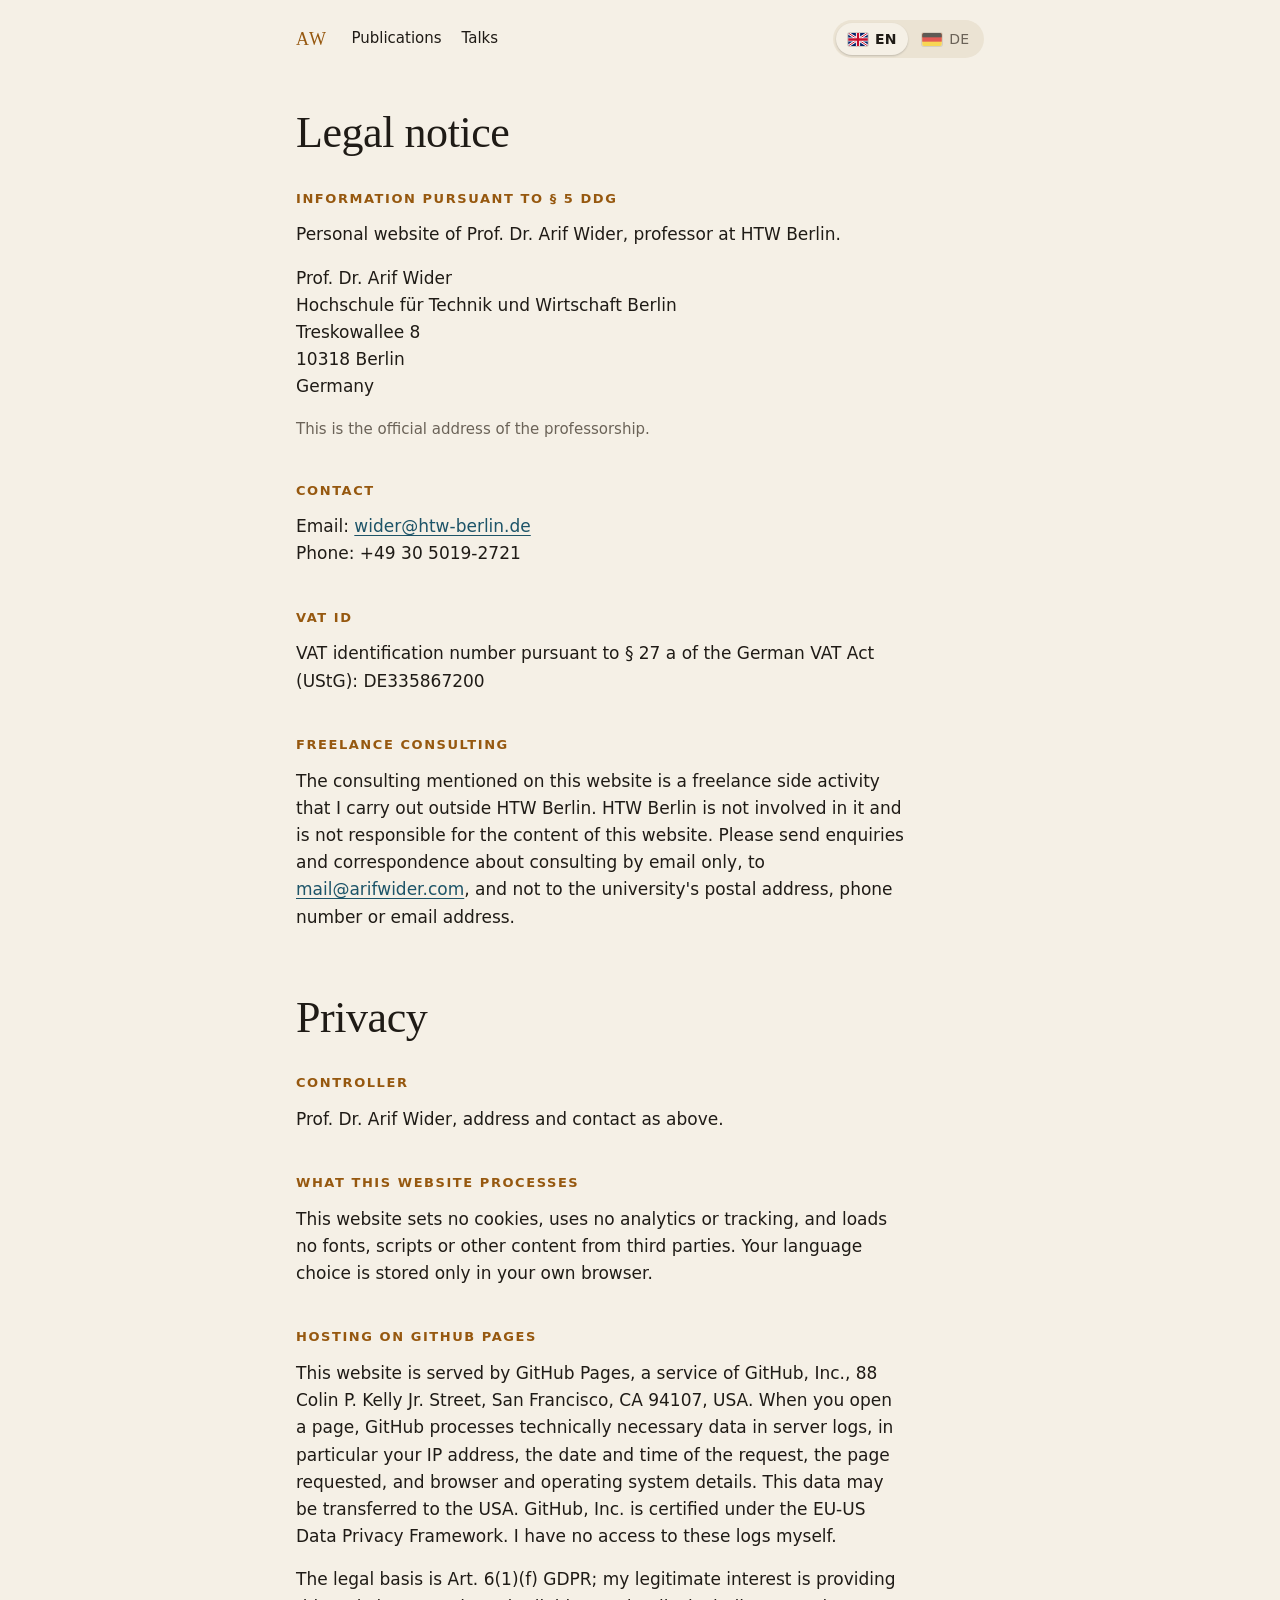
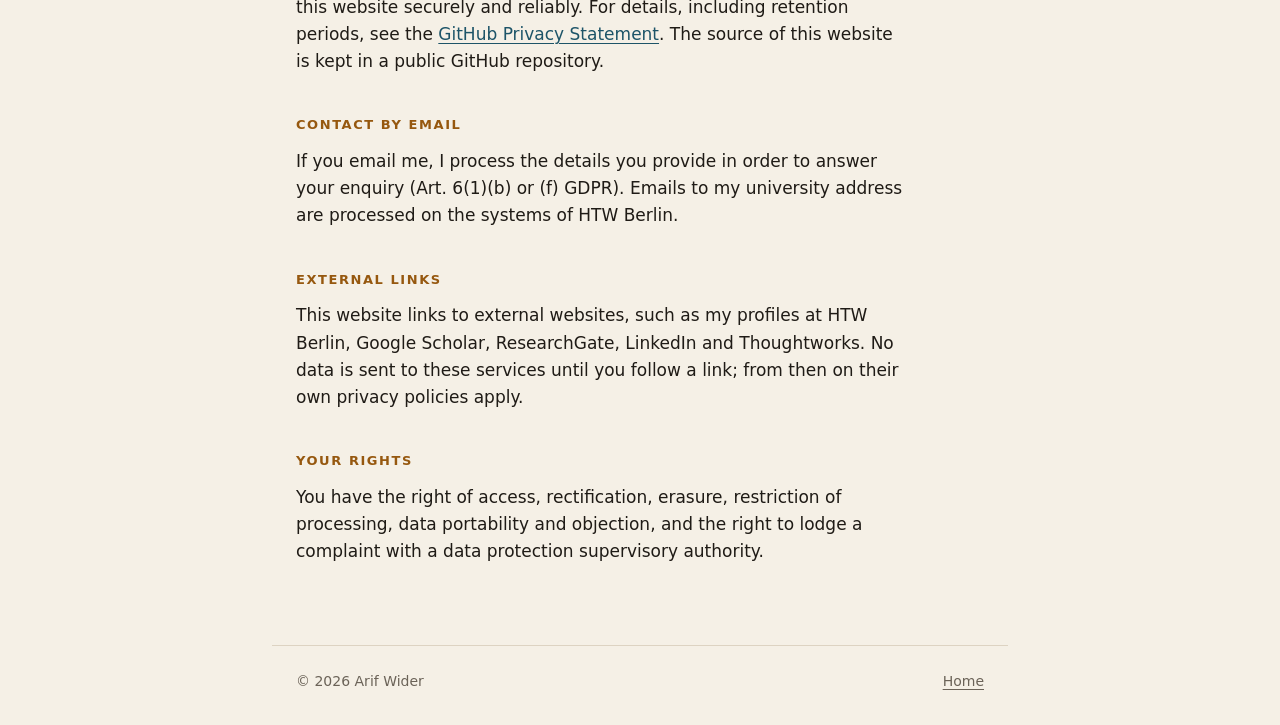
==== impressum.html @ ecc20003 "Add bilingual business card site Static site for GitHub Pages: main page with academic and consultin" ====
<!doctype html>
<html lang="en"
      data-title-en="Legal notice &amp; privacy · Arif Wider"
      data-title-de="Impressum &amp; Datenschutz · Arif Wider">
<head>
  <meta charset="utf-8">
  <meta name="viewport" content="width=device-width, initial-scale=1">
  <title>Impressum &amp; Datenschutz · Arif Wider</title>
  <meta name="robots" content="noindex">
  <meta name="color-scheme" content="light dark">
  <link rel="stylesheet" href="styles.css">
  <script src="lang.js"></script>
</head>
<body>
  <span id="en" class="lang-anchor"></span><span id="de" class="lang-anchor"></span>
  <header class="topbar">
    <a class="monogram" data-l="en" href="index.html" aria-label="Arif Wider">AW</a><a class="monogram" data-l="de" href="index.html#de" aria-label="Arif Wider">AW</a>
    <nav class="nav">
      <a data-l="en" href="publications.html">Publications</a><a data-l="de" href="publications.html#de">Publikationen</a>
      <a data-l="en" href="talks.html">Talks</a><a data-l="de" href="talks.html#de">Vorträge</a>
    </nav>
    <div class="lang-switch" role="group" aria-label="Language / Sprache">
      <a href="#en" data-set-lang="en" title="English">
        <svg class="flag" viewBox="0 0 60 40" aria-hidden="true">
          <rect width="60" height="40" fill="#012169"/>
          <path d="M0 0L60 40M60 0L0 40" stroke="#fff" stroke-width="8"/>
          <path d="M0 0L60 40M60 0L0 40" stroke="#c8102e" stroke-width="3"/>
          <path d="M30 0v40M0 20h60" stroke="#fff" stroke-width="13"/>
          <path d="M30 0v40M0 20h60" stroke="#c8102e" stroke-width="7"/>
        </svg>
        EN
      </a>
      <a href="#de" data-set-lang="de" title="Deutsch">
        <svg class="flag" viewBox="0 0 60 40" aria-hidden="true">
          <rect width="60" height="40" fill="#ffce00"/>
          <rect width="60" height="26.67" fill="#dd0000"/>
          <rect width="60" height="13.33" fill="#000"/>
        </svg>
        DE
      </a>
    </div>
  </header>

  <main class="legal">
    <section>
      <h1>
        <span data-l="en">Legal notice</span>
        <span data-l="de">Impressum</span>
      </h1>

      <h2>
        <span data-l="en">Information pursuant to § 5 DDG</span>
        <span data-l="de">Angaben gemäß § 5 DDG</span>
      </h2>
      <p data-l="en">Personal website of Prof. Dr. Arif Wider, professor at HTW Berlin.</p>
      <p data-l="de">Persönliche Website von Prof. Dr. Arif Wider, Professor an der HTW Berlin.</p>
      <address>
        Prof. Dr. Arif Wider<br>
        Hochschule für Technik und Wirtschaft Berlin<br>
        Treskowallee 8<br>
        10318 Berlin<span data-l="en"><br>Germany</span>
      </address>
      <p class="note" data-l="en">This is the official address of the professorship.</p>
      <p class="note" data-l="de">Die Anschrift ist die Dienstanschrift der Professur.</p>

      <h2>
        <span data-l="en">Contact</span>
        <span data-l="de">Kontakt</span>
      </h2>
      <p>
        <span data-l="en">Email:</span><span data-l="de">E-Mail:</span>
        <a href="mailto:wider@htw-berlin.de">wider@htw-berlin.de</a><br>
        <span data-l="en">Phone:</span><span data-l="de">Telefon:</span>
        +49 30 5019-2721
      </p>

      <h2>
        <span data-l="en">VAT ID</span>
        <span data-l="de">Umsatzsteuer-ID</span>
      </h2>
      <p data-l="en">VAT identification number pursuant to § 27 a of the German VAT Act (UStG): DE335867200</p>
      <p data-l="de">Umsatzsteuer-Identifikationsnummer gemäß § 27 a UStG: DE335867200</p>

      <h2>
        <span data-l="en">Freelance consulting</span>
        <span data-l="de">Freiberufliche Beratung</span>
      </h2>
      <p data-l="en">
        The consulting mentioned on this website is a freelance side activity that I carry out
        outside HTW Berlin. HTW Berlin is not involved in it and is not responsible for the content
        of this website. Please send enquiries and correspondence about consulting by email only,
        to <a href="mailto:mail@arifwider.com">mail@arifwider.com</a>, and not to the university's
        postal address, phone number or email address.
      </p>
      <p data-l="de">
        Die auf dieser Website erwähnte Beratung übe ich als Nebentätigkeit freiberuflich und
        außerhalb der HTW Berlin aus. Die HTW Berlin ist daran nicht beteiligt und für die
        Inhalte dieser Website nicht verantwortlich. Anfragen und Schriftverkehr zur Beratung
        bitte ausschließlich per E-Mail an <a href="mailto:mail@arifwider.com">mail@arifwider.com</a>,
        nicht an die Postanschrift, Telefonnummer oder E-Mail-Adresse der Hochschule.
      </p>
    </section>

    <section>
      <h1>
        <span data-l="en">Privacy</span>
        <span data-l="de">Datenschutz</span>
      </h1>

      <h2>
        <span data-l="en">Controller</span>
        <span data-l="de">Verantwortlicher</span>
      </h2>
      <p data-l="en">Prof. Dr. Arif Wider, address and contact as above.</p>
      <p data-l="de">Prof. Dr. Arif Wider, Anschrift und Kontakt wie oben.</p>

      <h2>
        <span data-l="en">What this website processes</span>
        <span data-l="de">Was diese Website verarbeitet</span>
      </h2>
      <p data-l="en">
        This website sets no cookies, uses no analytics or tracking, and loads no fonts, scripts
        or other content from third parties. Your language choice is stored only in your own browser.
      </p>
      <p data-l="de">
        Diese Website setzt keine Cookies, nutzt keine Analyse- oder Tracking-Dienste und lädt
        keine Schriften, Skripte oder anderen Inhalte von Drittanbietern. Die Sprachauswahl wird
        ausschließlich lokal in Ihrem Browser gespeichert.
      </p>

      <h2>
        <span data-l="en">Hosting on GitHub Pages</span>
        <span data-l="de">Hosting über GitHub Pages</span>
      </h2>
      <p data-l="en">
        This website is served by GitHub Pages, a service of GitHub, Inc., 88 Colin P. Kelly Jr. Street,
        San Francisco, CA 94107, USA. When you open a page, GitHub processes technically necessary
        data in server logs, in particular your IP address, the date and time of the request, the
        page requested, and browser and operating system details. This data may be transferred to
        the USA. GitHub, Inc. is certified under the EU-US Data Privacy Framework. I have no access
        to these logs myself.
      </p>
      <p data-l="en">
        The legal basis is Art. 6(1)(f) GDPR; my legitimate interest is providing this website
        securely and reliably. For details, including retention periods, see the
        <a href="https://docs.github.com/en/site-policy/privacy-policies/github-general-privacy-statement">GitHub Privacy Statement</a>.
        The source of this website is kept in a public GitHub repository.
      </p>
      <p data-l="de">
        Diese Website wird über GitHub Pages bereitgestellt, einen Dienst der GitHub, Inc.,
        88 Colin P. Kelly Jr. Street, San Francisco, CA 94107, USA. Beim Aufruf einer Seite
        verarbeitet GitHub technisch notwendige Daten in Server-Logs, insbesondere Ihre IP-Adresse,
        Datum und Uhrzeit des Abrufs, die abgerufene Seite sowie Angaben zu Browser und
        Betriebssystem. Dabei können Daten in die USA übermittelt werden. Die GitHub, Inc. ist nach
        dem EU-US Data Privacy Framework zertifiziert. Ich selbst habe keinen Zugriff auf diese Logdaten.
      </p>
      <p data-l="de">
        Rechtsgrundlage ist Art. 6 Abs. 1 lit. f DSGVO; mein berechtigtes Interesse liegt in der
        sicheren und zuverlässigen Bereitstellung dieser Website. Einzelheiten, auch zur
        Speicherdauer, finden Sie in der
        <a href="https://docs.github.com/en/site-policy/privacy-policies/github-general-privacy-statement">Datenschutzerklärung von GitHub</a>.
        Der Quelltext dieser Website liegt in einem öffentlichen GitHub-Repository.
      </p>

      <h2>
        <span data-l="en">Contact by email</span>
        <span data-l="de">Kontaktaufnahme per E-Mail</span>
      </h2>
      <p data-l="en">
        If you email me, I process the details you provide in order to answer your enquiry
        (Art. 6(1)(b) or (f) GDPR). Emails to my university address are processed on the
        systems of HTW Berlin.
      </p>
      <p data-l="de">
        Wenn Sie mir eine E-Mail schreiben, verarbeite ich Ihre Angaben, um Ihre Anfrage
        zu beantworten (Art. 6 Abs. 1 lit. b bzw. lit. f DSGVO). E-Mails an meine
        Hochschuladresse werden auf den Systemen der HTW Berlin verarbeitet.
      </p>

      <h2>
        <span data-l="en">External links</span>
        <span data-l="de">Externe Links</span>
      </h2>
      <p data-l="en">
        This website links to external websites, such as my profiles at HTW Berlin, Google Scholar,
        ResearchGate, LinkedIn and Thoughtworks.
        No data is sent to these services until you follow a link; from then on their own privacy
        policies apply.
      </p>
      <p data-l="de">
        Diese Website verlinkt auf externe Websites, etwa auf meine Profile bei der HTW Berlin,
        Google Scholar, ResearchGate, LinkedIn und Thoughtworks. Daten werden erst an diese Dienste übertragen, wenn Sie einem Link folgen;
        ab dann gelten deren eigene Datenschutzerklärungen.
      </p>

      <h2>
        <span data-l="en">Your rights</span>
        <span data-l="de">Ihre Rechte</span>
      </h2>
      <p data-l="en">
        You have the right of access, rectification, erasure, restriction of processing, data
        portability and objection, and the right to lodge a complaint with a data protection
        supervisory authority.
      </p>
      <p data-l="de">
        Sie haben das Recht auf Auskunft, Berichtigung, Löschung, Einschränkung der Verarbeitung,
        Datenübertragbarkeit und Widerspruch sowie das Recht, sich bei einer
        Datenschutz-Aufsichtsbehörde zu beschweren.
      </p>
    </section>
  </main>

  <footer>
    <span>© <span id="year">2026</span> Arif Wider</span>
    <a data-l="en" href="index.html">Home</a><a data-l="de" href="index.html#de">Startseite</a>
  </footer>
</body>
</html>
---- styles.css ----
/* No external fonts or assets: nothing is loaded from third parties. */

/* Colours are taken from the portrait: warm ochre walls, teal-blue shirt, pale stone steps. */
:root {
  --bg: #f5f0e6;
  --text: #1f1b16;
  --muted: #6b6358;
  --line: #ddd3c2;
  --accent: #1d5468;
  --warm: #96580f;
  --pill: #ebe3d3;
  --todo-bg: #ffe19a;
  --todo-text: #4a3a00;

  --serif: "Iowan Old Style", "Palatino Linotype", Palatino, Georgia, serif;
  --sans: system-ui, -apple-system, "Segoe UI", Roboto, "Helvetica Neue", Arial, sans-serif;
}

@media (prefers-color-scheme: dark) {
  :root {
    --bg: #16130f;
    --text: #efe9dd;
    --muted: #a69d8f;
    --line: #332d25;
    --accent: #86bfd0;
    --warm: #dba554;
    --pill: #26211a;
    --todo-bg: #5a4a10;
    --todo-text: #ffe9a8;
  }
}

*,
*::before,
*::after {
  box-sizing: border-box;
}

html {
  -webkit-text-size-adjust: 100%;
}

/* Language switch: show only the blocks matching <html lang>. */
html[lang="en"] [data-l="de"],
html[lang="de"] [data-l="en"] {
  display: none;
}

/* No-JavaScript fallback. lang.js adds the class "js" to <html>; without it the
   switch links (#en / #de) select the language through :target instead, and the
   German variants of the internal links (page.html#de) carry it to the next page. */
.lang-anchor {
  position: fixed;
  top: 0;
  left: 0;
}

html:not(.js):has(#de:target) [data-l="en"] {
  display: none;
}

html:not(.js):has(#de:target) [data-l="de"] {
  display: revert;
}

body {
  margin: 0;
  min-height: 100vh;
  display: flex;
  flex-direction: column;
  background: var(--bg);
  color: var(--text);
  font-family: var(--sans);
  font-size: 1.0625rem;
  line-height: 1.6;
}

.topbar,
main,
footer {
  width: 100%;
  max-width: 46rem;
  margin: 0 auto;
  padding-left: 1.5rem;
  padding-right: 1.5rem;
}

/* ---------- Top bar ---------- */

.topbar {
  display: flex;
  justify-content: space-between;
  align-items: center;
  gap: 1rem;
  padding-top: 1.25rem;
  padding-bottom: 1.25rem;
}

.monogram {
  font-family: var(--serif);
  font-size: 1.125rem;
  letter-spacing: 0.08em;
  color: var(--warm);
  text-decoration: none;
}

.nav {
  display: flex;
  gap: 1.25rem;
  margin-right: auto;
  margin-left: 0.5rem;
  font-size: 0.9375rem;
}

.nav a {
  color: var(--text);
  text-decoration: none;
  padding: 0.25rem 0;
  border-bottom: 2px solid transparent;
}

.nav a:hover,
.nav a[aria-current="page"] {
  border-bottom-color: var(--warm);
}

.lang-switch {
  display: flex;
  gap: 0.125rem;
  padding: 0.1875rem;
  background: var(--pill);
  border-radius: 999px;
}

.lang-switch a {
  display: inline-flex;
  align-items: center;
  gap: 0.4375rem;
  font-size: 0.875rem;
  color: var(--muted);
  text-decoration: none;
  border-radius: 999px;
  padding: 0.3125rem 0.75rem;
}

.lang-switch a:hover {
  color: var(--text);
}

/* Active language: follows <html lang>, or the #de target when JavaScript is off. */
html[lang="en"] [data-set-lang="en"],
html[lang="de"] [data-set-lang="de"],
html:not(.js):has(#de:target) [data-set-lang="de"] {
  background: var(--bg);
  color: var(--text);
  font-weight: 600;
  box-shadow: 0 1px 2px rgb(0 0 0 / 0.18);
}

html:not(.js):has(#de:target) [data-set-lang="en"] {
  background: none;
  color: var(--muted);
  font-weight: 400;
  box-shadow: none;
}

.flag {
  width: 1.25rem;
  height: 0.8125rem;
  border-radius: 2px;
  flex: none;
  box-shadow: 0 0 0 1px rgb(0 0 0 / 0.15);
}

html[lang="en"] [data-set-lang="de"] .flag,
html[lang="de"] [data-set-lang="en"] .flag,
html:not(.js):has(#de:target) [data-set-lang="en"] .flag {
  opacity: 0.6;
}

html:not(.js):has(#de:target) [data-set-lang="de"] .flag {
  opacity: 1;
}

/* ---------- Portrait ---------- */

.portrait {
  margin: 0 auto;
  width: 100%;
  max-width: 46rem;
  padding: 0 1.5rem;
}

.portrait img {
  display: block;
  width: 100%;
  height: auto;
  aspect-ratio: 1 / 1;
  object-fit: cover;
  object-position: 50% 28%;
  border-radius: 6px;
  background: var(--line);
}

@media (min-width: 30rem) {
  .portrait img {
    aspect-ratio: 4 / 3;
    object-position: 50% 42%;
  }
}

/* ---------- Content ---------- */

main {
  flex: 1;
  padding-top: 2.5rem;
  padding-bottom: 4rem;
}

.prefix {
  margin: 0 0 0.25rem;
  font-family: var(--serif);
  font-size: 1.25rem;
  color: var(--muted);
}

h1 {
  margin: 0;
  font-family: var(--serif);
  font-weight: 500;
  font-size: clamp(2.75rem, 9vw, 4.5rem);
  line-height: 1.05;
  letter-spacing: -0.01em;
}

.roles {
  margin: 1rem 0 0;
  color: var(--accent);
  font-size: 1.0625rem;
  font-weight: 500;
}

.sep {
  margin: 0 0.4em;
  color: var(--warm);
}

.lede {
  margin: 1.75rem 0 0;
  max-width: 36rem;
  font-family: var(--serif);
  font-size: 1.3125rem;
  line-height: 1.5;
}

.sides {
  display: grid;
  grid-template-columns: repeat(auto-fit, minmax(16rem, 1fr));
  gap: 2.5rem;
  margin-top: 3.5rem;
  padding-top: 2rem;
  border-top: 1px solid var(--line);
}

h2 {
  margin: 0 0 0.75rem;
  font-size: 0.8125rem;
  font-weight: 600;
  letter-spacing: 0.12em;
  text-transform: uppercase;
  color: var(--warm);
}

.sides p {
  margin: 0 0 0.75rem;
}

.topics {
  display: flex;
  flex-wrap: wrap;
  gap: 0.375rem;
  margin: 0 0 1rem;
  padding: 0;
  list-style: none;
  font-size: 0.875rem;
}

.topics li {
  padding: 0.125rem 0.625rem;
  border: 1px solid var(--accent);
  border-radius: 0.875rem;
  color: var(--accent);
}

.note {
  color: var(--muted);
  font-size: 0.9375rem;
}

.contact {
  margin-top: 3rem;
  padding-top: 2rem;
  border-top: 1px solid var(--line);
}

.contact p {
  margin: 0;
}

.contact .note {
  margin-top: 0.5rem;
}

.email {
  font-family: var(--serif);
  font-size: 1.4375rem;
  overflow-wrap: anywhere;
}

/* Same two columns as the sections above: academic left, consulting right. */
.contacts {
  display: grid;
  grid-template-columns: repeat(auto-fit, minmax(16rem, 1fr));
  gap: 1.75rem 2.5rem;
}

.links {
  display: flex;
  flex-wrap: wrap;
  gap: 0.375rem 1.25rem;
  margin: 1rem 0 0;
  padding: 0;
  list-style: none;
  font-size: 0.9375rem;
}

a {
  color: var(--accent);
  text-decoration-thickness: 1px;
  text-underline-offset: 0.2em;
}

a:hover {
  text-decoration-thickness: 2px;
}

:focus-visible {
  outline: 2px solid var(--accent);
  outline-offset: 3px;
  border-radius: 2px;
}

.lang-switch a:focus-visible {
  border-radius: 999px;
}

footer {
  display: flex;
  flex-wrap: wrap;
  justify-content: space-between;
  gap: 0.5rem 1.5rem;
  padding-top: 1.5rem;
  padding-bottom: 2rem;
  border-top: 1px solid var(--line);
  color: var(--muted);
  font-size: 0.875rem;
}

footer a {
  color: inherit;
}

/* Placeholders that still need real content. Remove once none are left. */
.todo {
  background: var(--todo-bg);
  color: var(--todo-text);
  padding: 0.05em 0.3em;
  border-radius: 3px;
}

.more {
  font-weight: 600;
}

.sides .more {
  margin: 1rem 0 0;
}

.sides .more + .links {
  margin-top: 0.5rem;
}

/* ---------- Publications and talks ---------- */

.sub {
  padding-top: 2rem;
}

.sub h1 {
  font-size: clamp(2rem, 6vw, 2.75rem);
}

.sub-intro {
  max-width: 38rem;
  margin: 1rem 0 0;
  color: var(--muted);
}

.sub h2 {
  margin: 3rem 0 0.25rem;
}

.entries {
  margin: 0;
  padding: 0;
  list-style: none;
}

.entries li {
  padding: 0.875rem 0;
  border-bottom: 1px solid var(--line);
}

.e-title {
  margin: 0;
  font-family: var(--serif);
  font-size: 1.1875rem;
  line-height: 1.35;
}

.e-meta {
  margin: 0.25rem 0 0;
  color: var(--muted);
  font-size: 0.9375rem;
}

.tag {
  display: inline-block;
  margin-left: 0.375rem;
  padding: 0 0.5rem;
  border: 1px solid var(--line);
  border-radius: 999px;
  font-size: 0.8125rem;
  white-space: nowrap;
}

/* ---------- Legal page ---------- */

.legal {
  padding-top: 2rem;
}

.legal h1 {
  font-size: clamp(2rem, 6vw, 2.75rem);
}

.legal h1 + h2 {
  margin-top: 2rem;
}

.legal h2 {
  margin-top: 2.5rem;
}

.legal section + section {
  margin-top: 4rem;
}

.legal p,
.legal address {
  max-width: 38rem;
  margin: 0 0 1rem;
  font-style: normal;
}

/* ---------- Phones: navigation moves to its own row ---------- */

@media (max-width: 26rem) {
  .topbar {
    flex-wrap: wrap;
    row-gap: 0.5rem;
  }

  .nav {
    order: 3;
    width: 100%;
    margin-left: 0;
  }
}

/* ---------- Stack the two roles wherever one line would not fit ---------- */

@media (max-width: 70rem) {
  .sep {
    display: block;
    height: 0;
    overflow: hidden;
  }
}

/* ---------- Wide screens: photo as a full-height panel beside the text ---------- */

@media (min-width: 48rem) {
  body.home {
    display: grid;
    grid-template-columns: minmax(0, 1fr) min(42vw, 36rem);
    grid-template-rows: auto 1fr auto;
  }

  .home .topbar,
  .home main,
  .home footer {
    grid-column: 1;
    padding-left: clamp(1.5rem, 4vw, 3.5rem);
    padding-right: clamp(1.5rem, 4vw, 3.5rem);
  }

  .home main {
    padding-top: clamp(2rem, 9vh, 6rem);
  }

  .home .portrait {
    grid-column: 2;
    grid-row: 1 / span 3;
    max-width: none;
    padding: 0;
  }

  .home .portrait img {
    position: sticky;
    top: 0;
    height: 100vh;
    aspect-ratio: auto;
    object-position: 50% 40%;
    border-radius: 0;
  }
}

/* Entry titles that link to their source keep the title look. */
.e-title a {
  color: inherit;
  text-decoration-color: var(--accent);
}

.e-title a:hover {
  color: var(--accent);
}
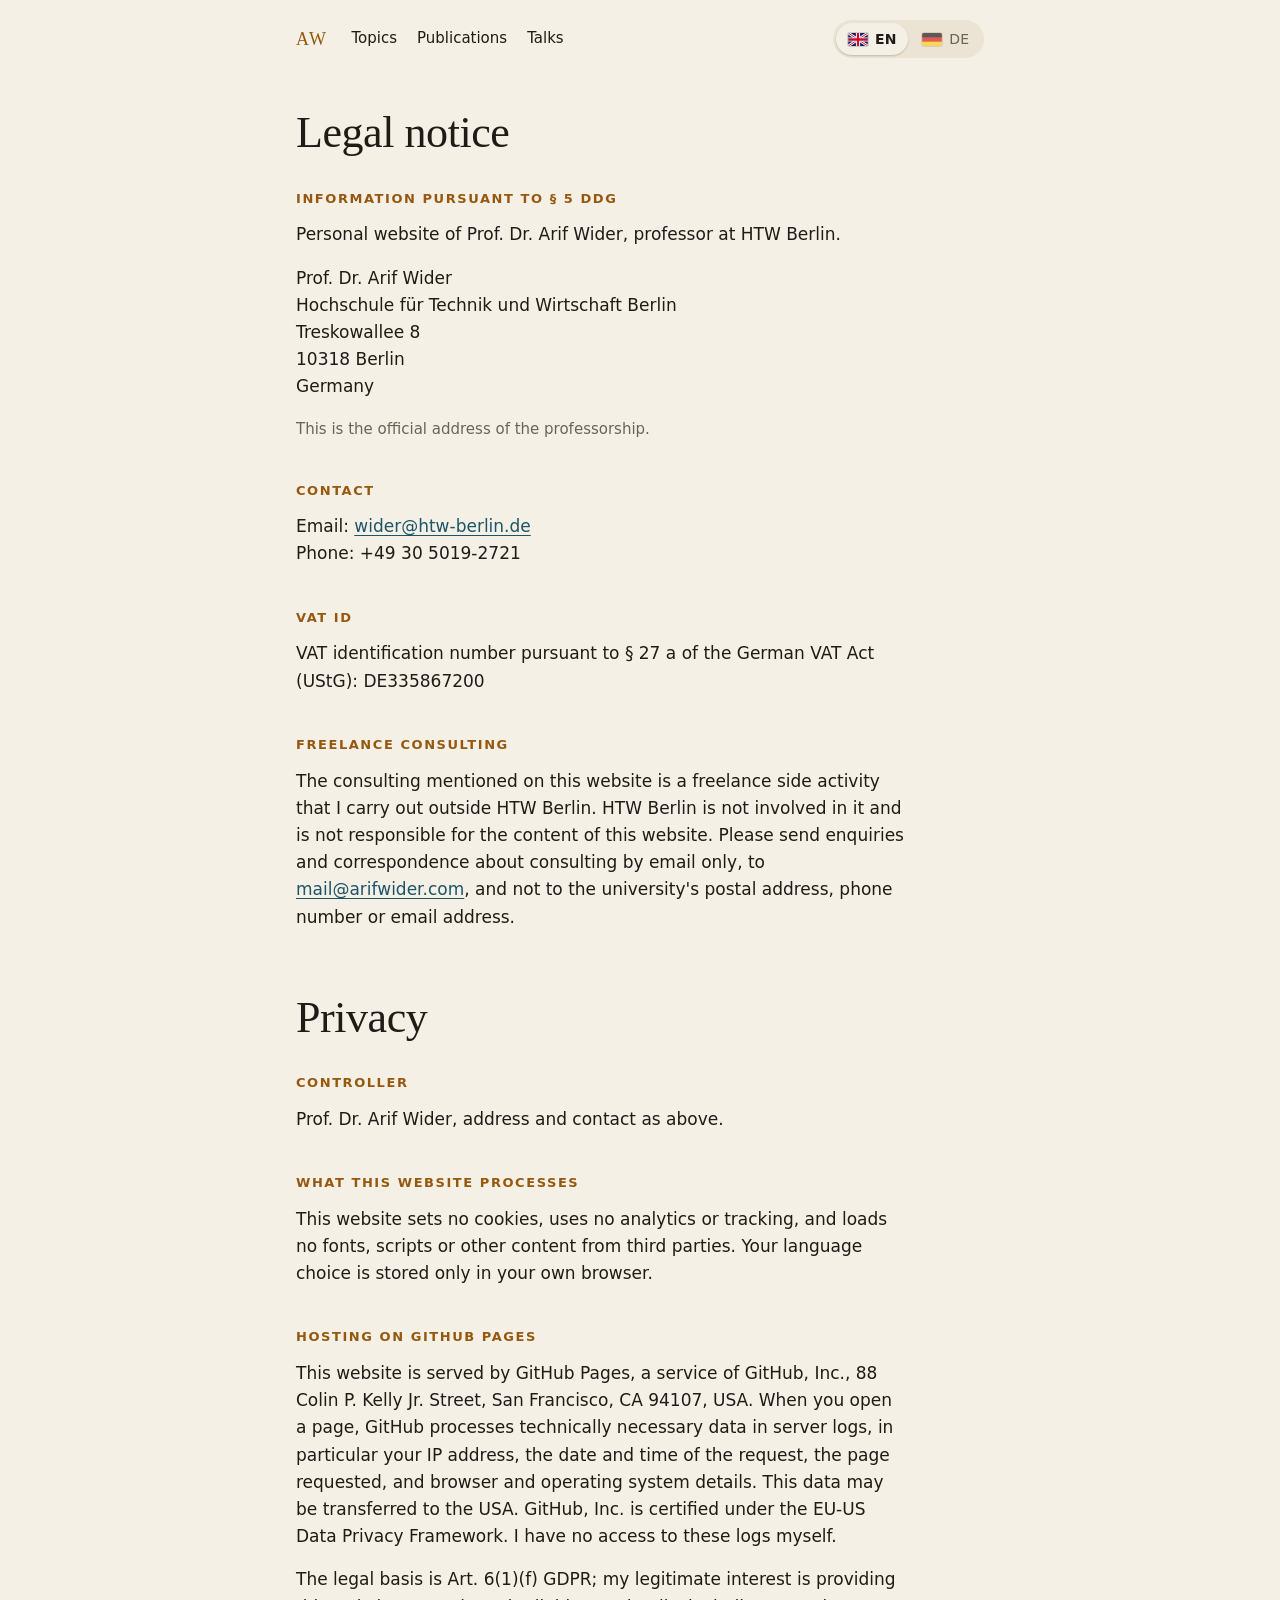
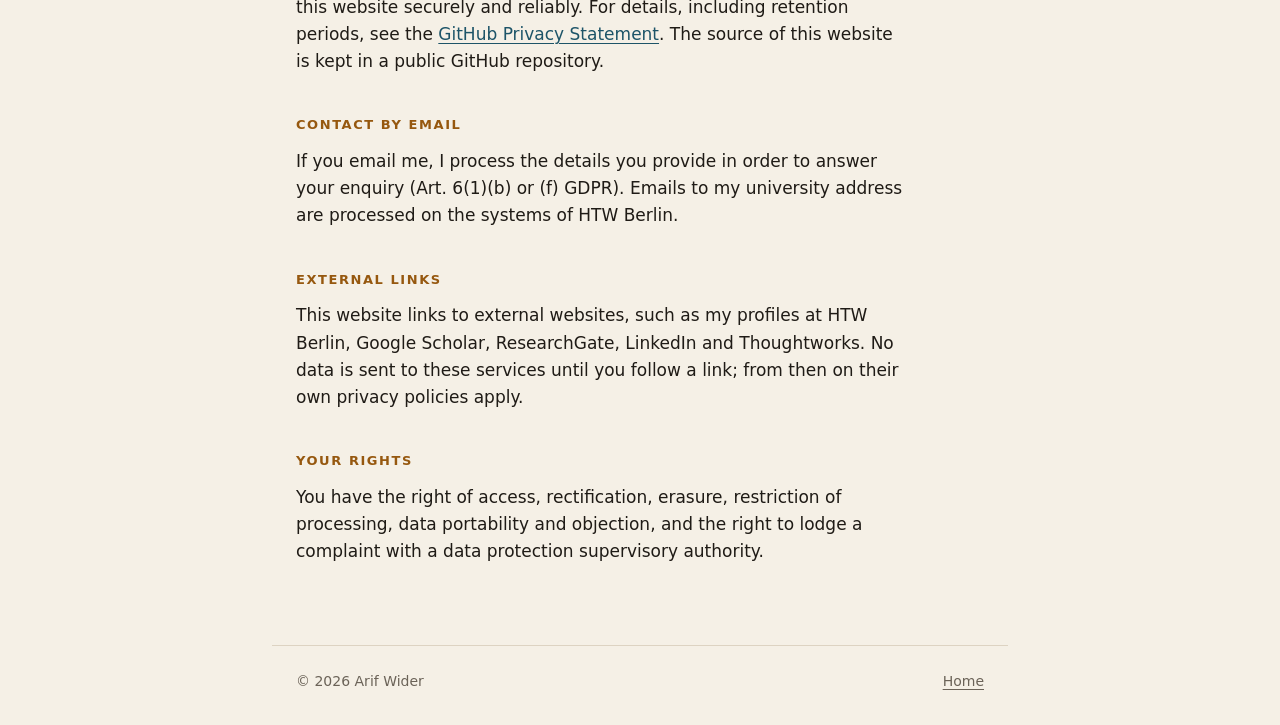
==== commit ee841c30: "Add topics page and link topic tags to it Co-Authored-By: Claude Fable 5.2 <noreply@anthropic.com>" ====
--- a/impressum.html
+++ b/impressum.html
@@ -16,6 +16,7 @@
   <header class="topbar">
     <a class="monogram" data-l="en" href="index.html" aria-label="Arif Wider">AW</a><a class="monogram" data-l="de" href="index.html#de" aria-label="Arif Wider">AW</a>
     <nav class="nav">
+      <a data-l="en" href="topics.html">Topics</a><a data-l="de" href="topics.html#de">Themen</a>
       <a data-l="en" href="publications.html">Publications</a><a data-l="de" href="publications.html#de">Publikationen</a>
       <a data-l="en" href="talks.html">Talks</a><a data-l="de" href="talks.html#de">Vorträge</a>
     </nav>
--- a/styles.css
+++ b/styles.css
@@ -55,11 +55,11 @@
   left: 0;
 }
 
-html:not(.js):has(#de:target) [data-l="en"] {
+html:not(.js):has(:is(#de, .de-target):target) [data-l="en"] {
   display: none;
 }
 
-html:not(.js):has(#de:target) [data-l="de"] {
+html:not(.js):has(:is(#de, .de-target):target) [data-l="de"] {
   display: revert;
 }
 
@@ -150,14 +150,14 @@
 /* Active language: follows <html lang>, or the #de target when JavaScript is off. */
 html[lang="en"] [data-set-lang="en"],
 html[lang="de"] [data-set-lang="de"],
-html:not(.js):has(#de:target) [data-set-lang="de"] {
+html:not(.js):has(:is(#de, .de-target):target) [data-set-lang="de"] {
   background: var(--bg);
   color: var(--text);
   font-weight: 600;
   box-shadow: 0 1px 2px rgb(0 0 0 / 0.18);
 }
 
-html:not(.js):has(#de:target) [data-set-lang="en"] {
+html:not(.js):has(:is(#de, .de-target):target) [data-set-lang="en"] {
   background: none;
   color: var(--muted);
   font-weight: 400;
@@ -174,11 +174,11 @@
 
 html[lang="en"] [data-set-lang="de"] .flag,
 html[lang="de"] [data-set-lang="en"] .flag,
-html:not(.js):has(#de:target) [data-set-lang="en"] .flag {
+html:not(.js):has(:is(#de, .de-target):target) [data-set-lang="en"] .flag {
   opacity: 0.6;
 }
 
-html:not(.js):has(#de:target) [data-set-lang="de"] .flag {
+html:not(.js):has(:is(#de, .de-target):target) [data-set-lang="de"] .flag {
   opacity: 1;
 }
 
@@ -292,6 +292,20 @@
   color: var(--accent);
 }
 
+/* Tags that link to their entry on the topics page fill the whole pill. */
+.topics a {
+  margin: -0.125rem -0.625rem;
+  padding: 0.125rem 0.625rem;
+  border-radius: inherit;
+  color: inherit;
+  text-decoration: none;
+}
+
+.topics a:hover {
+  background: var(--accent);
+  color: var(--bg);
+}
+
 .note {
   color: var(--muted);
   font-size: 0.9375rem;
@@ -545,3 +559,83 @@
 .e-title a:hover {
   color: var(--accent);
 }
+
+/* ---------- Topics ---------- */
+
+.topic-index {
+  margin: 1.5rem 0 0;
+}
+
+.topic {
+  margin-top: 2.5rem;
+  padding-top: 1.5rem;
+  border-top: 1px solid var(--line);
+  scroll-margin-top: 1rem;
+}
+
+/* German links target this marker (#de-...), so the language survives without JavaScript. */
+.de-target {
+  display: block;
+  scroll-margin-top: 2.5rem;
+}
+
+.sub .topic h2 {
+  margin: 0 0 0.5rem;
+  font-family: var(--serif);
+  font-size: 1.625rem;
+  font-weight: 500;
+  letter-spacing: 0;
+  text-transform: none;
+  color: var(--text);
+}
+
+.topic:target h2,
+.topic:has(.de-target:target) h2 {
+  color: var(--warm);
+}
+
+.topic p {
+  max-width: 38rem;
+  margin: 0;
+}
+
+.related-cols {
+  display: grid;
+  grid-template-columns: repeat(auto-fit, minmax(16rem, 1fr));
+  gap: 0 2.5rem;
+}
+
+.topic h3 {
+  margin: 1.25rem 0 0.25rem;
+  font-size: 0.8125rem;
+  font-weight: 600;
+  letter-spacing: 0.12em;
+  text-transform: uppercase;
+  color: var(--warm);
+}
+
+.related {
+  margin: 0;
+  padding: 0;
+  list-style: none;
+  font-size: 0.9375rem;
+}
+
+.related li {
+  padding: 0.3125rem 0;
+}
+
+.related a {
+  color: inherit;
+  text-decoration-color: var(--accent);
+}
+
+.related a:hover {
+  color: var(--accent);
+}
+
+.r-meta {
+  display: block;
+  color: var(--muted);
+  font-size: 0.875rem;
+}
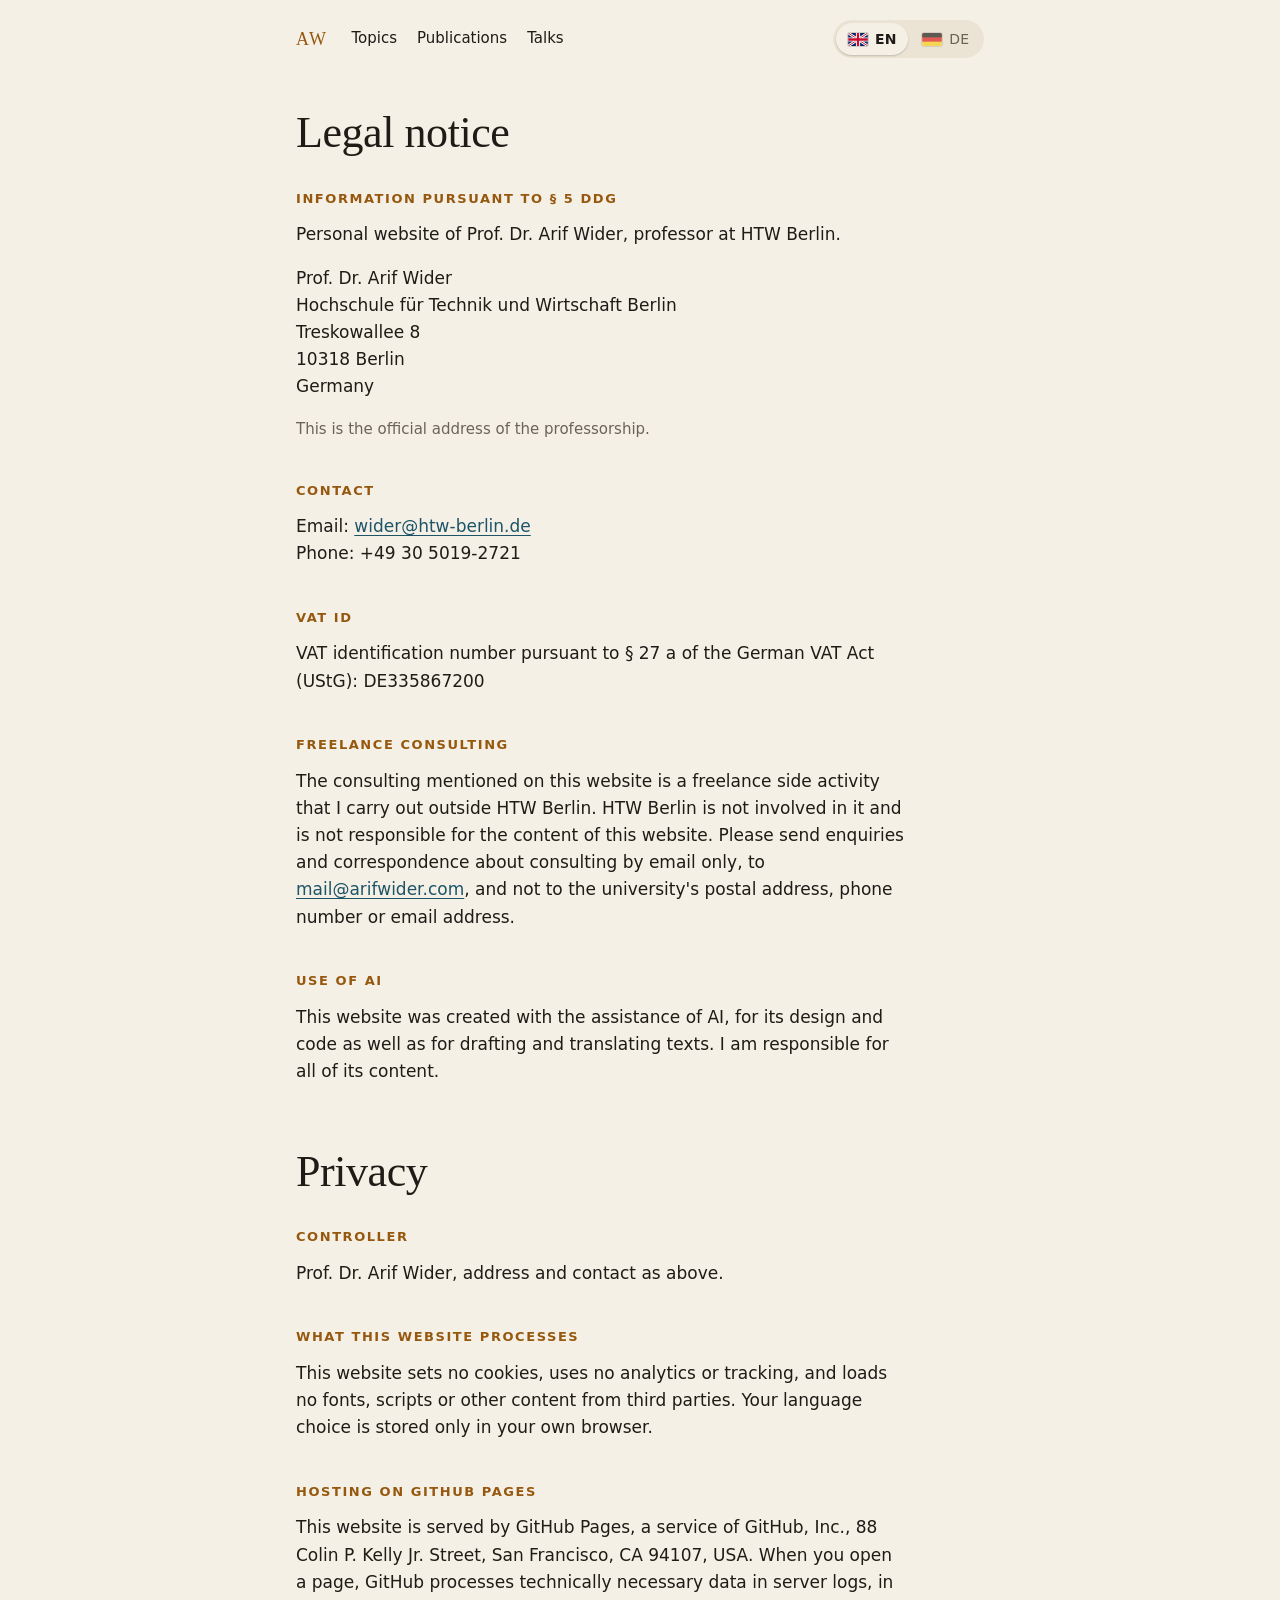
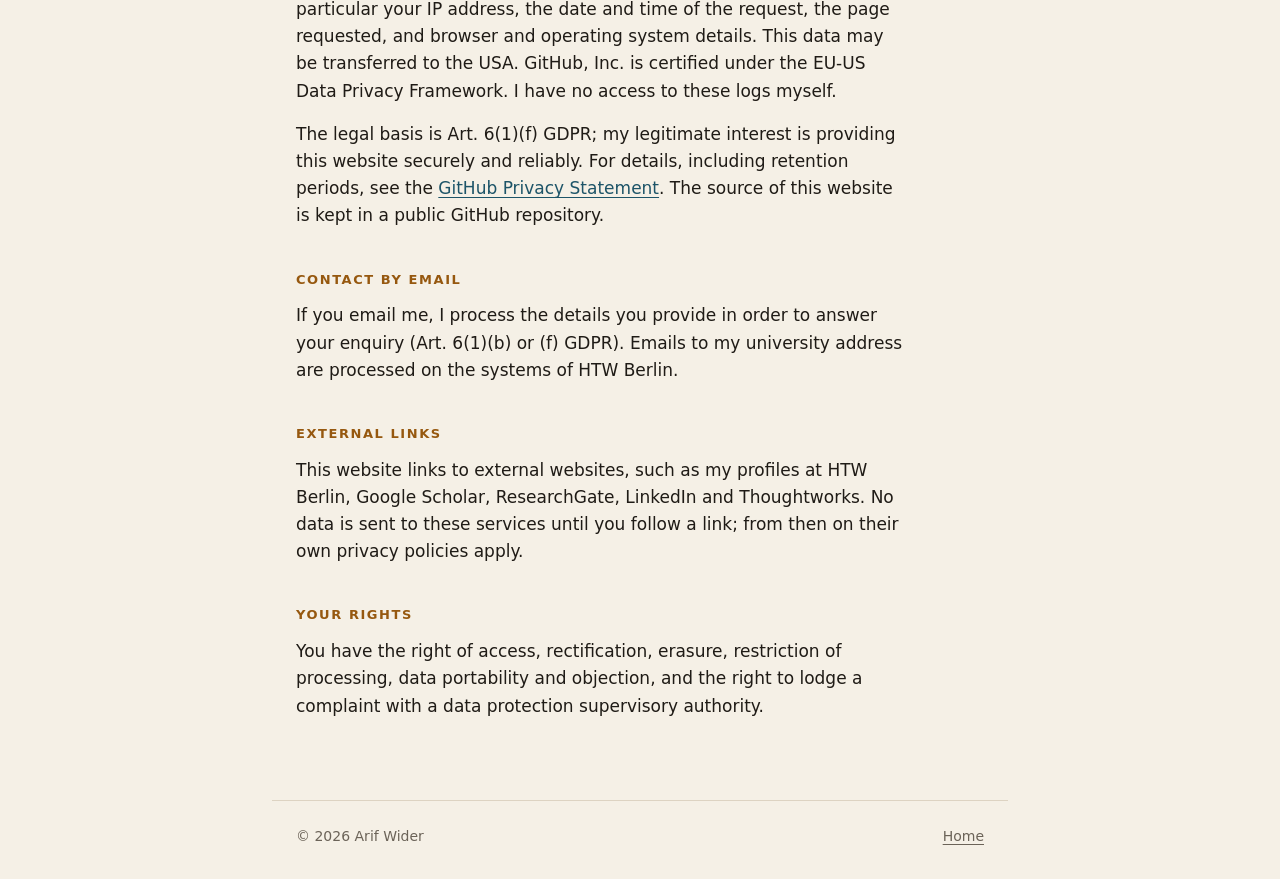
==== commit e5e235be: "Add Campus Stories interview, Loop Architecture article and AI note Co-Authored-By: Claude Fable 5.2" ====
--- a/impressum.html
+++ b/impressum.html
@@ -100,6 +100,19 @@
         bitte ausschließlich per E-Mail an <a href="mailto:mail@arifwider.com">mail@arifwider.com</a>,
         nicht an die Postanschrift, Telefonnummer oder E-Mail-Adresse der Hochschule.
       </p>
+
+      <h2>
+        <span data-l="en">Use of AI</span>
+        <span data-l="de">Einsatz von KI</span>
+      </h2>
+      <p data-l="en">
+        This website was created with the assistance of AI, for its design and code as well as
+        for drafting and translating texts. I am responsible for all of its content.
+      </p>
+      <p data-l="de">
+        Diese Website wurde mit Unterstützung von KI erstellt, sowohl Gestaltung und Code als auch
+        Entwürfe und Übersetzungen der Texte. Für alle Inhalte bin ich verantwortlich.
+      </p>
     </section>
 
     <section>
